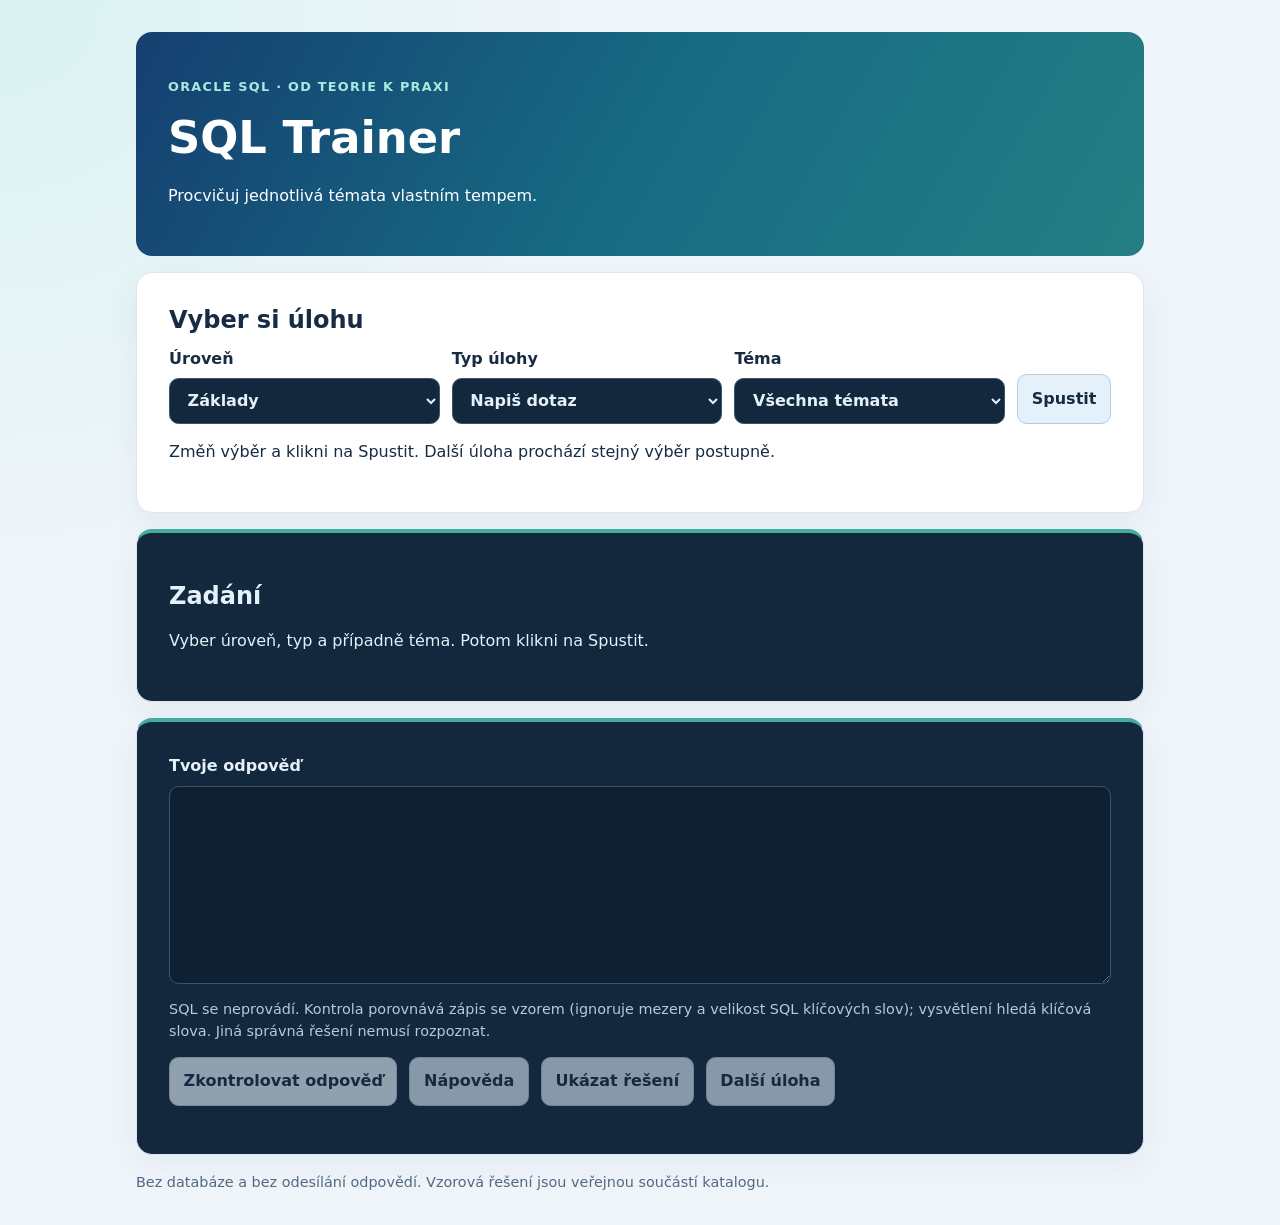
==== docs/index.html @ 9380769a "Rename application branding to SQL Trainer Co-authored-by: milhouska-cen59600 <267308537+milhouska-c" ====
<!doctype html>
<html lang="cs">
<head>
  <meta charset="utf-8">
  <meta name="viewport" content="width=device-width, initial-scale=1">
  <title>SQL Trainer</title>
  <link rel="stylesheet" href="./styles.css">
  <script src="./app.js" defer></script>
</head>
<body>
  <main>
    <header class="hero">
      <p class="eyebrow">ORACLE SQL · OD TEORIE K PRAXI</p>
      <h1>SQL Trainer</h1>
      <p>Procvičuj jednotlivá témata vlastním tempem.</p>
    </header>
    <section class="card" aria-labelledby="selection-heading">
      <h2 id="selection-heading">Vyber si úlohu</h2>
      <div class="controls">
        <label>Úroveň
          <select id="level">
            <option value="zaklady">Základy</option>
            <option value="pokrocile">Pokročilé</option>
          </select>
        </label>
        <label>Typ úlohy
          <select id="task-type">
            <option value="write-query">Napiš dotaz</option>
            <option value="explain-result">Vysvětli výsledek</option>
          </select>
        </label>
        <label>Téma
          <select id="topic"><option value="">Všechna témata</option></select>
        </label>
        <button id="load" disabled>Spustit</button>
      </div>
      <p>Změň výběr a klikni na Spustit. Další úloha prochází stejný výběr postupně.</p>
    </section>
    <section class="card task-panel" aria-labelledby="task-heading">
      <p id="position"></p>
      <h2 id="task-heading">Zadání</h2>
      <p id="instruction"></p>
      <p id="prompt" role="status">Načítám katalog úloh…</p>
      <div id="tables"></div>
      <section id="sql-section" hidden>
        <h3>SQL k rozboru</h3>
        <pre id="sql"></pre>
      </section>
      <section id="theory-section" hidden>
        <h3>Teorie</h3>
        <p id="theory"></p>
      </section>
    </section>
    <form id="answer-form" class="card task-panel answer-panel">
      <label for="answer">Tvoje odpověď</label>
      <textarea id="answer" rows="7" spellcheck="false" disabled aria-describedby="rules"></textarea>
      <p id="rules">SQL se neprovádí. Kontrola porovnává zápis se vzorem (ignoruje mezery a velikost SQL klíčových slov); vysvětlení hledá klíčová slova. Jiná správná řešení nemusí rozpoznat.</p>
      <div class="actions">
        <button id="check" type="submit" disabled>Zkontrolovat odpověď</button>
        <button id="hint-button" type="button" class="secondary" disabled>Nápověda</button>
        <button id="solution-button" type="button" class="secondary" disabled>Ukázat řešení</button>
        <button id="next" type="button" class="secondary" disabled>Další úloha</button>
      </div>
      <p id="feedback" role="status" aria-live="polite"></p>
      <section id="hint-section" hidden><h3>Nápověda</h3><p id="hint"></p></section>
      <section id="solution-section" hidden><h3>Vzorové řešení</h3><pre id="solution"></pre></section>
    </form>
    <footer>Bez databáze a bez odesílání odpovědí. Vzorová řešení jsou veřejnou součástí katalogu.</footer>
    <noscript>Pro používání trenažéru povol JavaScript.</noscript>
  </main>
</body>
</html>
---- docs/styles.css ----
:root {
  font-family: system-ui, sans-serif;
  color: #172c43;
  background: #eff5fa;
  line-height: 1.55;
}
* { box-sizing: border-box; }
body { margin: 0; background: radial-gradient(ellipse at top left, #d9f2f0, transparent 36rem); }
main { max-width: 1040px; margin: auto; padding: 2rem 1rem; }
.hero, .card { border-radius: 1rem; padding: clamp(1rem, 3vw, 2rem); margin-bottom: 1rem; }
.hero { color: #fff; background: linear-gradient(120deg, #153f70, #176b83, #247f84); }
.eyebrow { font-size: .8rem; font-weight: 700; letter-spacing: .1em; color: #a9e9df; }
h1 { font-size: clamp(1.8rem, 5vw, 2.8rem); }
h1, h2, h3 { margin: 0 0 .65rem; line-height: 1.3; }
h3 { font-size: 1rem; margin-top: 1rem; }
.card { background: #fff; border: 1px solid #dce6f0; box-shadow: 0 10px 32px rgb(28 61 92 / 6%); }
.controls, .actions { display: flex; flex-wrap: wrap; align-items: end; gap: .75rem; }
.controls label { flex: 1 1 12rem; }
label { display: block; font-weight: 700; }
select, textarea, button { font: inherit; border-radius: .6rem; padding: .7rem .85rem; }
select, textarea {
  display: block;
  width: 100%;
  margin-top: .4rem;
  background: #13283d;
  color: #e4f0fa;
  border: 1px solid #38546e;
  color-scheme: dark;
}
select option { background: #13283d; color: #e4f0fa; }
textarea { resize: vertical; min-height: 9rem; font-family: ui-monospace, monospace; }
button { background: #e4f0fa; color: #172c43; border: 1px solid #b8c9d8; cursor: pointer; font-weight: 700; }
button.secondary { background: #d5e4ef; color: #172c43; border-color: #aebfd0; }
button:hover:not(:disabled) { filter: brightness(.9); }
button:disabled, textarea:disabled { opacity: .6; cursor: not-allowed; }
:focus-visible { outline: 3px solid #e4a239; outline-offset: 3px; }
.task-panel { background: #13283d; color: #e4f0fa; border-top: 4px solid #45aaa0; }
.answer-panel textarea { background: #0c1c2c; border-color: #58728a; }
.answer-panel textarea:focus-visible { border-color: #e4a239; }
.answer-panel #rules { color: #b8c9d8; }
.answer-panel #feedback { color: #e4f0fa; }
#position { color: #83d8ce; }
#prompt, #instruction, #theory { white-space: pre-wrap; overflow-wrap: anywhere; }
pre { padding: 1rem; background: #0c1c2c; color: #e4f0fa; border-radius: .6rem; white-space: pre-wrap; overflow-wrap: anywhere; }
.table-scroll { overflow-x: auto; margin: 1rem 0; }
table { border-collapse: collapse; width: 100%; }
caption { text-align: left; font-weight: 700; margin-bottom: .4rem; }
th, td { border: 1px solid #38546e; padding: .45rem .7rem; text-align: left; white-space: pre-wrap; }
th { background: #1d3651; }
#rules, footer { font-size: .9rem; color: #526980; }
#feedback { font-weight: 700; }
[hidden] { display: none !important; }
@media (max-width: 600px) {
  main { padding: 1rem .6rem; }
  .controls > button { width: 100%; }
  .actions > button { flex: 1 1 45%; }
}
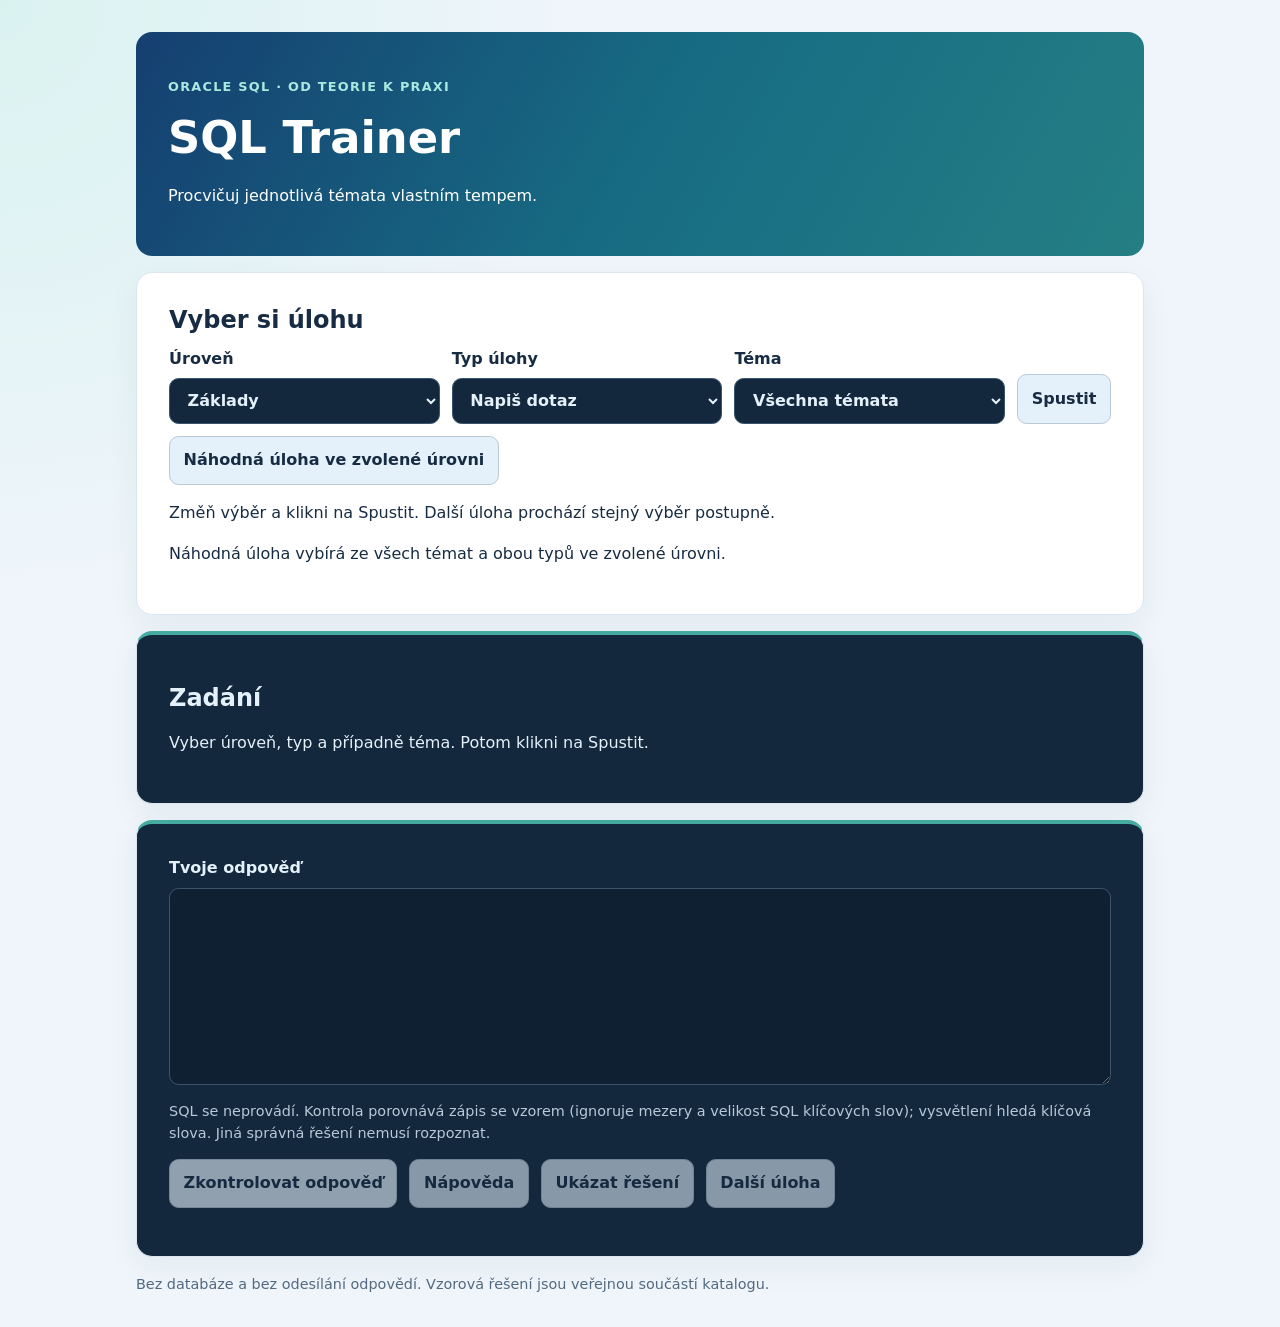
==== commit fae9ae5b: "Add random task selection within the selected level Co-authored-by: milhouska-cen59600 <267308537+mi" ====
--- a/docs/index.html
+++ b/docs/index.html
@@ -33,8 +33,10 @@
           <select id="topic"><option value="">Všechna témata</option></select>
         </label>
         <button id="load" disabled>Spustit</button>
+        <button id="random" disabled>Náhodná úloha ve zvolené úrovni</button>
       </div>
       <p>Změň výběr a klikni na Spustit. Další úloha prochází stejný výběr postupně.</p>
+      <p>Náhodná úloha vybírá ze všech témat a obou typů ve zvolené úrovni.</p>
     </section>
     <section class="card task-panel" aria-labelledby="task-heading">
       <p id="position"></p>
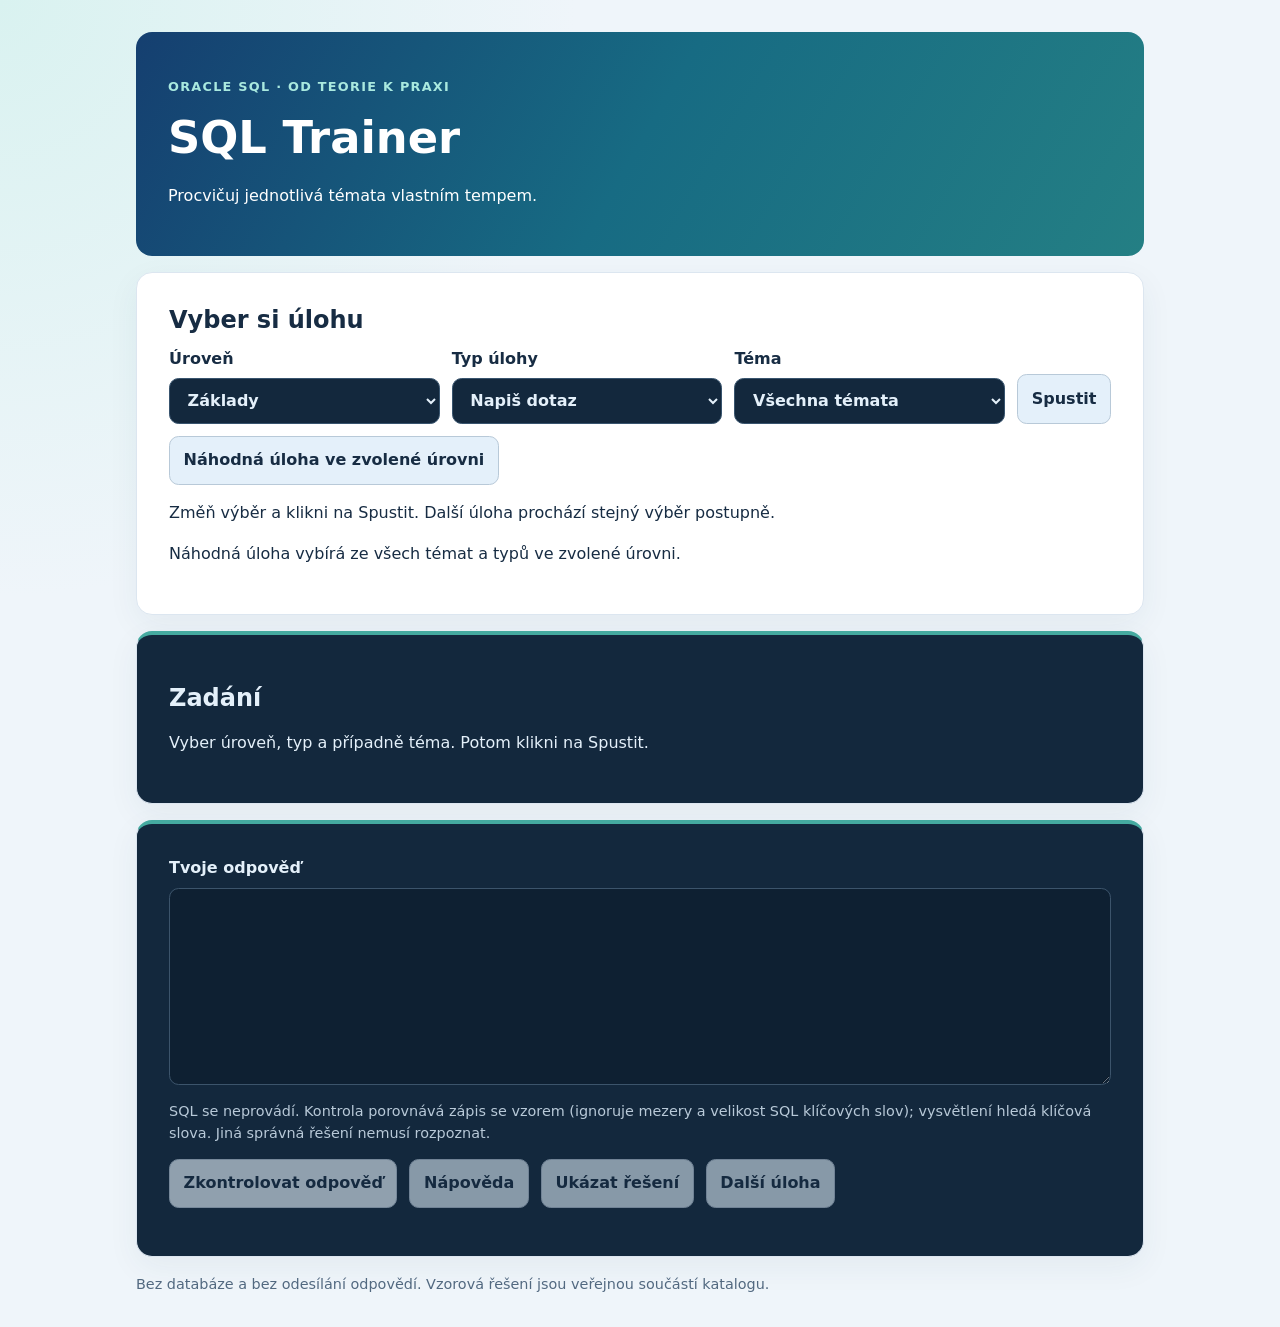
==== commit 820c9c78: "Improve SQL task prompts and add Oprav SQL exercises Co-authored-by: milhouska-cen59600 <267308537+m" ====
--- a/docs/index.html
+++ b/docs/index.html
@@ -4,8 +4,8 @@
   <meta charset="utf-8">
   <meta name="viewport" content="width=device-width, initial-scale=1">
   <title>SQL Trainer</title>
-  <link rel="stylesheet" href="./styles.css">
-  <script src="./app.js" defer></script>
+  <link rel="stylesheet" href="./styles.css?v=c97ea566">
+  <script src="./app.js?v=d2ae1582" defer></script>
 </head>
 <body>
   <main>
@@ -27,6 +27,7 @@
           <select id="task-type">
             <option value="write-query">Napiš dotaz</option>
             <option value="explain-result">Vysvětli výsledek</option>
+            <option value="fix-sql">Oprav SQL</option>
           </select>
         </label>
         <label>Téma
@@ -36,7 +37,7 @@
         <button id="random" disabled>Náhodná úloha ve zvolené úrovni</button>
       </div>
       <p>Změň výběr a klikni na Spustit. Další úloha prochází stejný výběr postupně.</p>
-      <p>Náhodná úloha vybírá ze všech témat a obou typů ve zvolené úrovni.</p>
+      <p>Náhodná úloha vybírá ze všech témat a typů ve zvolené úrovni.</p>
     </section>
     <section class="card task-panel" aria-labelledby="task-heading">
       <p id="position"></p>
@@ -45,13 +46,13 @@
       <p id="prompt" role="status">Načítám katalog úloh…</p>
       <div id="tables"></div>
       <section id="sql-section" hidden>
-        <h3>SQL k rozboru</h3>
+        <h3 id="sql-heading">SQL k rozboru</h3>
         <pre id="sql"></pre>
       </section>
-      <section id="theory-section" hidden>
-        <h3>Teorie</h3>
+      <details id="theory-section" hidden>
+        <summary>Teorie</summary>
         <p id="theory"></p>
-      </section>
+      </details>
     </section>
     <form id="answer-form" class="card task-panel answer-panel">
       <label for="answer">Tvoje odpověď</label>
--- a/docs/styles.css
+++ b/docs/styles.css
@@ -13,6 +13,7 @@
 h1 { font-size: clamp(1.8rem, 5vw, 2.8rem); }
 h1, h2, h3 { margin: 0 0 .65rem; line-height: 1.3; }
 h3 { font-size: 1rem; margin-top: 1rem; }
+summary { cursor: pointer; font-weight: 700; }
 .card { background: #fff; border: 1px solid #dce6f0; box-shadow: 0 10px 32px rgb(28 61 92 / 6%); }
 .controls, .actions { display: flex; flex-wrap: wrap; align-items: end; gap: .75rem; }
 .controls label { flex: 1 1 12rem; }
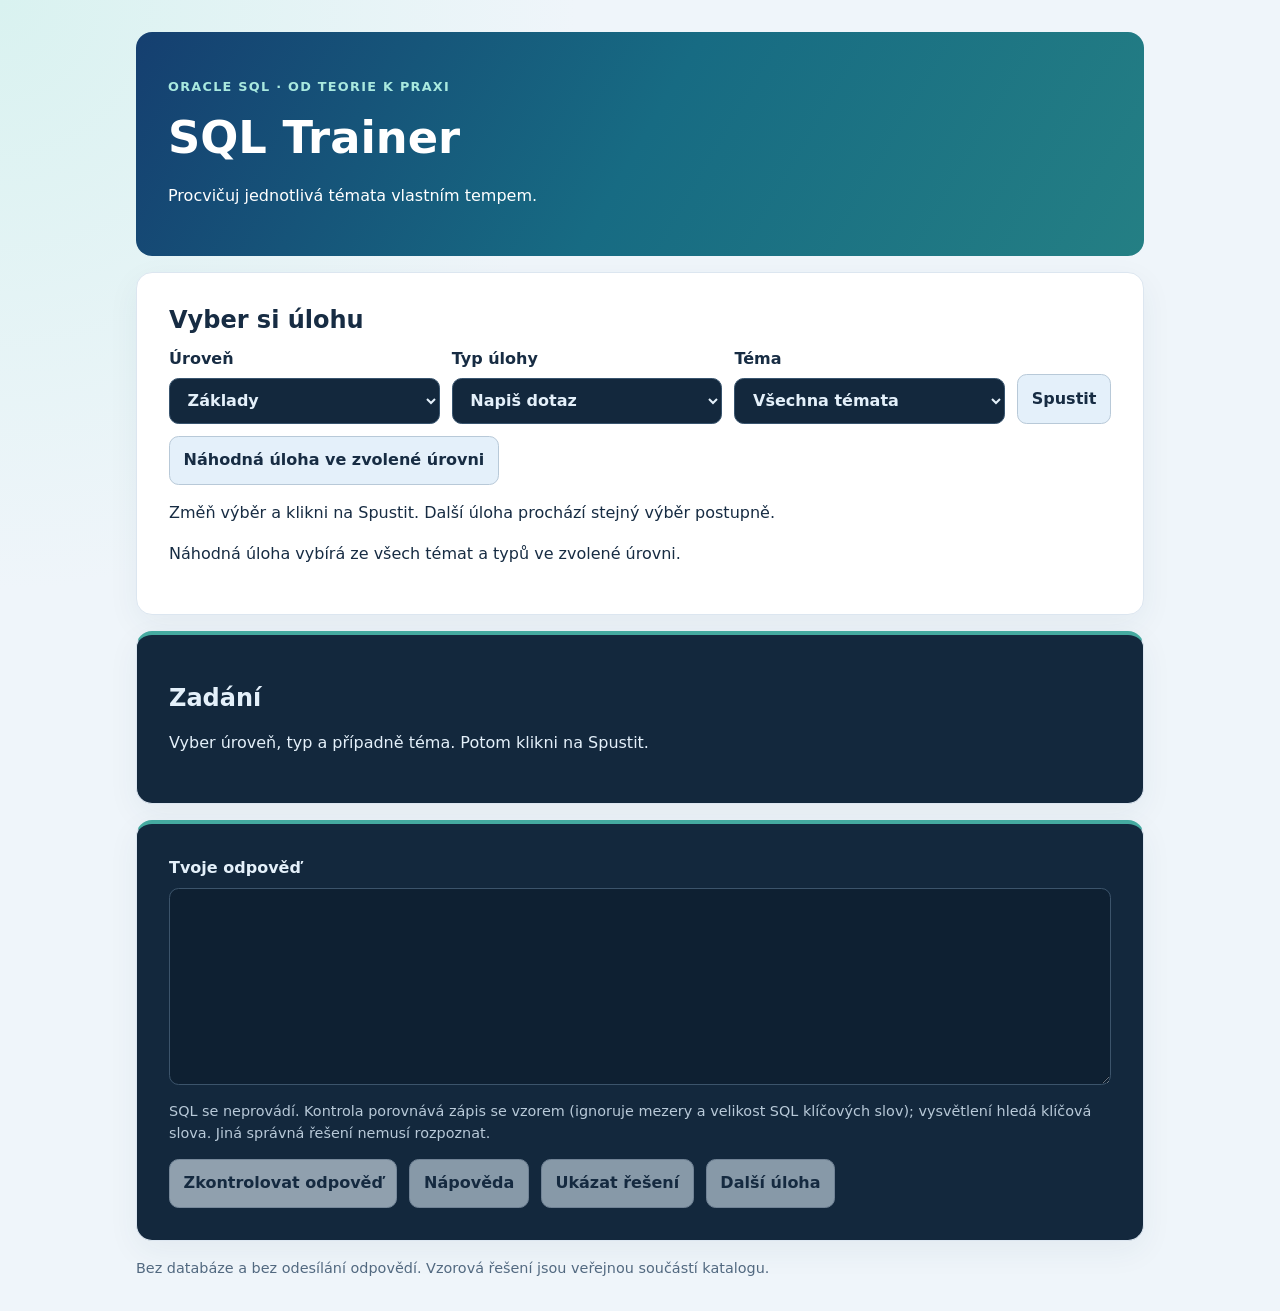
==== commit 4dc8f0a5: "Prominent feedback panel, docs/ sync with SHA-256 cache hashes, tests and README Co-authored-by: mil" ====
--- a/docs/index.html
+++ b/docs/index.html
@@ -4,8 +4,8 @@
   <meta charset="utf-8">
   <meta name="viewport" content="width=device-width, initial-scale=1">
   <title>SQL Trainer</title>
-  <link rel="stylesheet" href="./styles.css?v=c97ea566">
-  <script src="./app.js?v=d2ae1582" defer></script>
+  <link rel="stylesheet" href="./styles.css?v=82f72531">
+  <script src="./app.js?v=0b8e2d2f" defer></script>
 </head>
 <body>
   <main>
--- a/docs/styles.css
+++ b/docs/styles.css
@@ -50,6 +50,19 @@
 th { background: #1d3651; }
 #rules, footer { font-size: .9rem; color: #526980; }
 #feedback { font-weight: 700; }
+#feedback:empty { display: none; }
+#feedback.feedback-success, #feedback.feedback-error, #feedback.feedback-empty {
+  margin: 1rem 0;
+  padding: 1rem 1.25rem;
+  border: 2px solid;
+  border-left-width: .6rem;
+  border-radius: .6rem;
+  font-size: 1.15rem;
+  line-height: 1.45;
+}
+.answer-panel #feedback.feedback-success { background: #e3f6e8; color: #0f4a24; border-color: #2e9b55; }
+.answer-panel #feedback.feedback-error { background: #fde7e7; color: #7c1515; border-color: #d0393a; }
+.answer-panel #feedback.feedback-empty { background: #fff3d6; color: #5a3b00; border-color: #d09a1c; }
 [hidden] { display: none !important; }
 @media (max-width: 600px) {
   main { padding: 1rem .6rem; }
